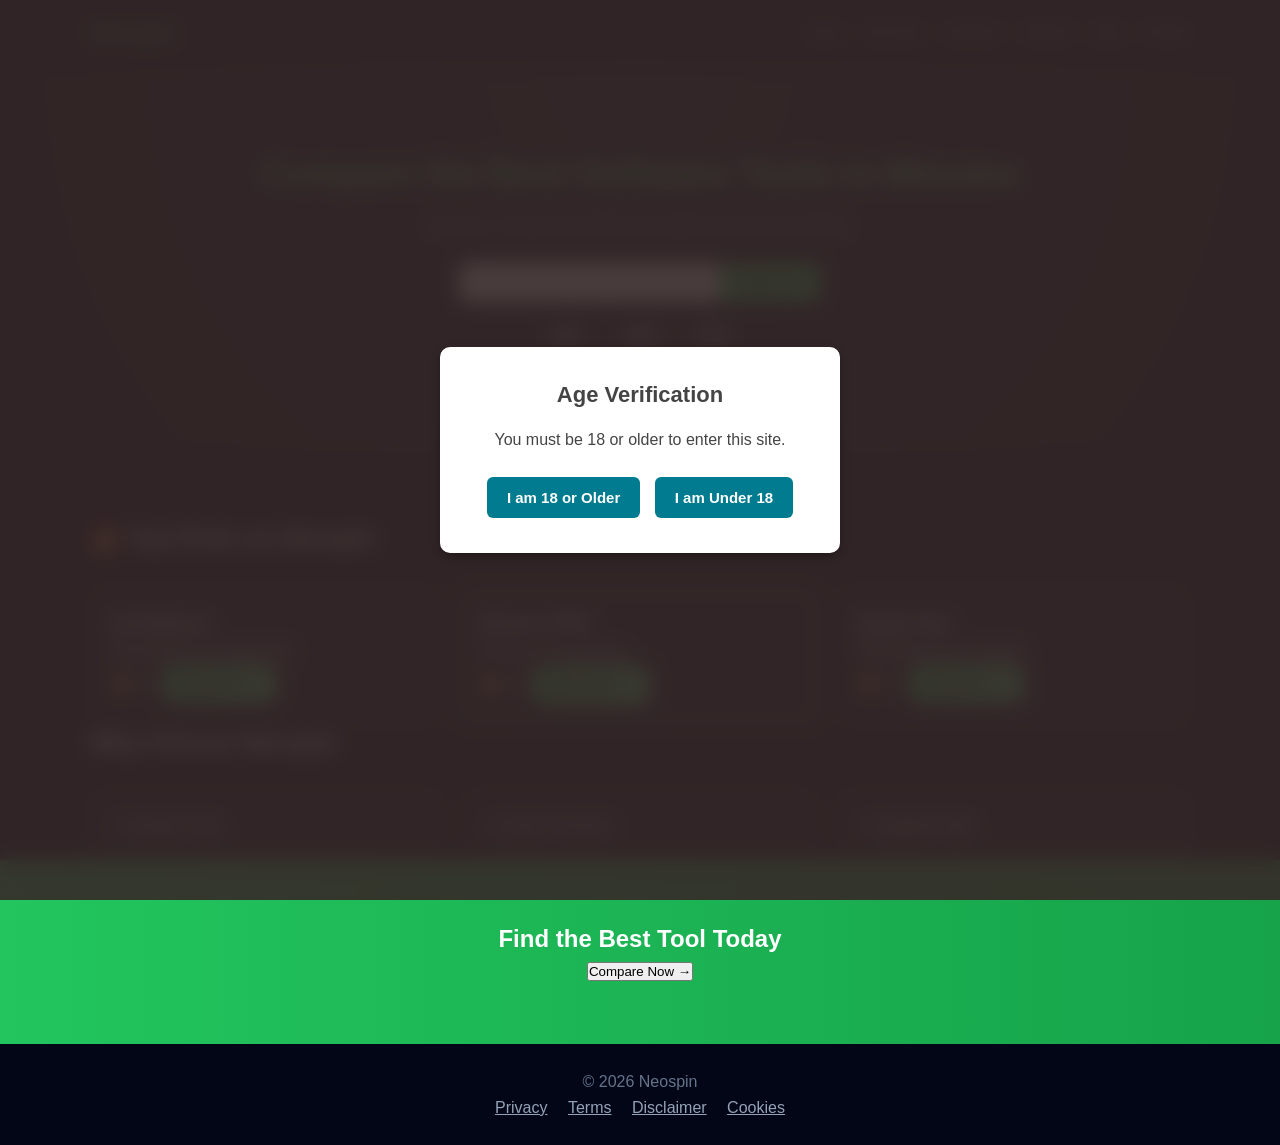
==== index.html @ 056b731d "Add files via upload" ====
<!DOCTYPE html>
<html lang="en">
<head>
  <meta charset="UTF-8">
  <meta name="viewport" content="width=device-width, initial-scale=1.0">
  <title>Neospin - Compare Best Software Tools</title>

  <link rel="stylesheet" href="styles.css">
  <script defer src="script.js"></script>
</head>
<body>

<header class="header">
  <div class="container nav">
    <h1 class="logo">Neospin</h1>

    <div class="menu-toggle" onclick="toggleMenu()">☰</div>

    <nav id="menu">
      <a href="#">Home</a>
      <a href="top-tools.html">Top Tools</a>
      <a href="comparison.html">Compare</a>
      <a href="reviews.html">Reviews</a>
      <a href="blog.html">Blog</a>
      <a href="#">Contact</a>
    </nav>
  </div>
</header>

<!-- HERO -->
<section class="hero premium-hero">
  <div class="container">
    <h2 class="gradient-text">Compare the Best Software Tools in Minutes</h2>
    <p>Discover, compare & choose top-rated tools trusted globally.</p>

    <div class="search-box">
      <input type="text" placeholder="Search AI tools, VPNs, marketing tools...">
      <button>Explore →</button>
    </div>

    <div class="hero-stats">
      <div><strong>10K+</strong><br><span>Users</span></div>
      <div><strong>2026</strong><br><span>Updated</span></div>
      <div><strong>4.8★</strong><br><span>Rating</span></div>
    </div>
  </div>
</section>

<!-- TRUST -->
<section class="trust">
  Trusted by users worldwide • Secure • Expert Rated
</section>

<!-- TOP PICKS -->
<section class="container">
  <h2>🔥 Top Picks on Neospin</h2>

  <div class="tool-grid">

    <div class="card glass">
      <h3>AI Platform</h3>
      <p>Automation & productivity</p>
      <span>⭐ 4.9</span>
      <button class="cta">View Deal →</button>
    </div>

    <div class="card glass featured">
      <h3>Secure VPN</h3>
      <p>Privacy & streaming</p>
      <span>⭐ 4.8</span>
      <button class="cta">View Deal →</button>
    </div>

    <div class="card glass">
      <h3>Email Tool</h3>
      <p>Marketing & automation</p>
      <span>⭐ 4.7</span>
      <button class="cta">View Deal →</button>
    </div>

  </div>
</section>

<!-- WHY US -->
<section class="container">
  <h2>Why Choose Neospin</h2>

  <div class="why-grid">
    <div class="card glass">
      ✔ Verified Tools  
    </div>

    <div class="card glass">
      ✔ Expert Reviews  
    </div>

    <div class="card glass">
      ✔ Updated Daily  
    </div>
  </div>
</section>

<!-- CTA -->
<section class="cta-section premium-cta">
  <h2>Find the Best Tool Today</h2>
  <button onclick="window.location.href='top-tools.html'">
    Compare Now →
  </button>
</section>

<footer>
  <p>© 2026 Neospin</p>

  <div class="footer-links">
    <a href="privacy.html">Privacy</a>
    <a href="terms.html">Terms</a>
    <a href="disclaimer.html">Disclaimer</a>
    <a href="cookies.html">Cookies</a>
  </div>
</footer>
<!-- Age Verification Popup -->
<div id="age-verification" class="age-overlay">
  <div class="age-popup">
    <h2>Age Verification</h2>
    <p>You must be 18 or older to enter this site.</p>
    <div class="age-buttons">
      <button id="btn-yes">I am 18 or Older</button>
      <button id="btn-no">I am Under 18</button>
    </div>
  </div>
</div>
 <script src ="script.js"></script>
<script>
  document.addEventListener("DOMContentLoaded", function () {
    var yesBtn = document.getElementById("btn-yes");
    var noBtn = document.getElementById("btn-no");
 
    // Change these URLs as you want
    var yesLink = "/home/";  
    var noLink = "/home/";  
 
    yesBtn.addEventListener("click", function () {
      window.location.href = yesLink;
    });
 
    noBtn.addEventListener("click", function () {
      window.location.href = noLink;
    });
  });
</script>

</body>
</html>
---- styles.css ----
/* ================= RESET ================= */
* {
  margin: 0;
  padding: 0;
  box-sizing: border-box;
  font-family: Inter, Arial, sans-serif;
}

body {
  background: #020617;
  color: #fff;
  line-height: 1.6;
}

/* ================= LAYOUT ================= */
.container {
  width: 90%;
  max-width: 1100px;
  margin: auto;
}

/* ================= HEADER ================= */
.header {
  position: sticky;
  top: 0;
  background: rgba(2,6,23,0.9);
  backdrop-filter: blur(10px);
  z-index: 1000;
}

.nav {
  display: flex;
  justify-content: space-between;
  align-items: center;
  padding: 15px 0;
  position: relative;
}

.logo {
  color: #22c55e;
  font-size: 22px;
  font-weight: bold;
}

nav {
  display: flex;
}

nav a {
  margin-left: 20px;
  text-decoration: none;
  color: #94a3b8;
  font-size: 14px;
}

nav a:hover {
  color: white;
}

.menu-toggle {
  display: none;
  font-size: 24px;
  cursor: pointer;
}

/* ================= HERO ================= */
.hero {
  padding: 80px 0;
  text-align: center;
  background: radial-gradient(circle at top, #0f172a, #020617);
}

.hero h2 {
  font-size: 36px;
  margin-bottom: 10px;
}

.hero p {
  color: #94a3b8;
}

/* SEARCH */
.search-box {
  margin-top: 25px;
  display: flex;
  justify-content: center;
}

.search-box input {
  padding: 12px;
  width: 260px;
  border-radius: 8px 0 0 8px;
  border: none;
}

.search-box button {
  padding: 12px 20px;
  border: none;
  background: #22c55e;
  color: black;
  border-radius: 0 8px 8px 0;
}

/* HERO STATS */
.hero-stats {
  display: flex;
  justify-content: center;
  gap: 30px;
  margin-top: 20px;
}

.hero-stats div {
  text-align: center;
}

.hero-stats span {
  font-size: 12px;
  color: #64748b;
}

/* ================= TRUST ================= */
.trust {
  text-align: center;
  margin-top: 40px;
  color: #94a3b8;
}

/* ================= GRID ================= */
.tool-grid,
.why-grid,
.blog-list {
  display: grid;
  gap: 20px;
  margin-top: 30px;
}

.tool-grid,
.why-grid {
  grid-template-columns: repeat(3, 1fr);
}

.blog-list {
  grid-template-columns: repeat(2, 1fr);
}

/* ================= CARD ================= */
.card,
.blog-card,
.review-card {
  background: rgba(255,255,255,0.05);
  padding: 20px;
  border-radius: 14px;
  transition: 0.3s;
}

.card:hover,
.blog-card:hover {
  transform: translateY(-5px);
}

.blog-card p {
  color: #94a3b8;
  font-size: 14px;
}

.blog-card a {
  color: #22c55e;
  text-decoration: none;
  margin-top: 10px;
  display: inline-block;
}

/* ================= TOOL ROW ================= */
.tools-list {
  margin-top: 30px;
}

.tool-row {
  display: flex;
  justify-content: space-between;
  align-items: center;
  background: rgba(255,255,255,0.05);
  padding: 20px;
  border-radius: 14px;
  margin-bottom: 20px;
  gap: 20px;
  flex-wrap: wrap;
}

.tool-row:hover {
  transform: translateY(-4px);
}

.rank {
  font-size: 22px;
  font-weight: bold;
  color: #22c55e;
}

.tool-info {
  flex: 2;
}

.features {
  font-size: 13px;
  color: #94a3b8;
  margin-top: 8px;
}

.tool-meta {
  text-align: right;
}

.price {
  color: #22c55e;
  margin: 10px 0;
}

.tool-row.featured {
  border: 1px solid #22c55e;
  position: relative;
}

.tag {
  position: absolute;
  top: -10px;
  left: 15px;
  background: #22c55e;
  padding: 4px 10px;
  font-size: 12px;
  border-radius: 6px;
}

/* ================= BUTTON ================= */
.cta {
  background: linear-gradient(135deg, #22c55e, #4ade80);
  color: #020617;
  border: none;
  padding: 12px 18px;
  border-radius: 10px;
  font-weight: 600;
  cursor: pointer;
  transition: 0.25s;
}

.cta:hover {
  transform: translateY(-2px);
  box-shadow: 0 10px 20px rgba(34,197,94,0.4);
}

/* ================= TABLE ================= */
.comparison-table {
  margin-top: 40px;
  overflow-x: auto;
}

.comparison-table table {
  width: 100%;
  min-width: 600px;
  border-collapse: collapse;
}

.comparison-table th,
.comparison-table td {
  padding: 14px;
  border-bottom: 1px solid #334155;
  text-align: center;
}

.highlight-col {
  background: rgba(34,197,94,0.08);
}

/* ================= CTA SECTION ================= */
.cta-section {
  text-align: center;
  padding: 60px 20px;
  background: linear-gradient(90deg, #22c55e, #16a34a);
}

/* ================= FOOTER ================= */
footer {
  text-align: center;
  padding: 25px 10px;
  color: #64748b;
}

.footer-links a {
  margin: 0 8px;
  color: #94a3b8;
}

/* ================= LEGAL ================= */
.legal {
  margin-top: 40px;
}

.legal p {
  color: #94a3b8;
  font-size: 14px;
  margin-top: 5px;
}

/* ================= MOBILE ================= */
@media (max-width: 768px) {

  .menu-toggle {
    display: block;
  }

  nav {
    display: none;
    flex-direction: column;
    background: #020617;
    position: absolute;
    top: 60px;
    width: 100%;
    padding: 20px;
  }

  nav.active {
    display: flex;
  }

  nav a {
    margin: 10px 0;
  }

  .hero h2 {
    font-size: 26px;
  }

  .search-box {
    flex-direction: column;
  }

  .search-box input,
  .search-box button {
    width: 100%;
    border-radius: 8px;
    margin-bottom: 10px;
  }

  .hero-stats {
    flex-direction: column;
    gap: 10px;
  }

  .tool-grid,
  .why-grid,
  .blog-list {
    grid-template-columns: 1fr;
  }

  .tool-row {
    flex-direction: column;
    align-items: flex-start;
  }

  .tool-meta {
    width: 100%;
    text-align: left;
  }

  .cta {
    width: 100%;
  }
}



/* GRADIENT TEXT */
.gradient-text {
  background: linear-gradient(90deg, #22c55e, #4ade80);
  -webkit-background-clip: text;
  -webkit-text-fill-color: transparent;
}

/* PREMIUM HERO */
.premium-hero {
  background: radial-gradient(circle at top, #0f172a, #020617);
}

/* GLASS EFFECT */
.glass {
  backdrop-filter: blur(12px);
  border: 1px solid rgba(255,255,255,0.1);
}

/* FEATURED CARD */
.featured {
  border: 1px solid #22c55e;
  transform: scale(1.03);
}

/* PREMIUM CTA */
.premium-cta {
  background: linear-gradient(90deg, #22c55e, #16a34a);
}

/* ANIMATION */
.card {
  transition: 0.3s;
}

.card:hover {
  transform: translateY(-6px) scale(1.02);
}


  /* Overlay background */
  .age-overlay {
    position: fixed;
    top: 0;
    left: 0;
    width: 100%;
    height: 100%;
    background: rgb(55 41 41 / 90%);
    backdrop-filter: blur(10px);
    display: flex;
    align-items: center;
    justify-content: center;
    z-index: 99999;
  }
 
  /* Popup box */
  .age-popup {
    background: #fff;
    padding: 30px;
    border-radius: 10px;
    text-align: center;
    max-width: 400px;
    width: 90%;
    box-shadow: 0px 4px 10px rgba(0,0,0,0.3);
  }
 
  .age-popup h2 {
    margin-bottom: 15px;
    font-size: 22px;
    font-weight: bold;
 color: #444;
  }
 
  .age-popup p {
    margin-bottom: 20px;
    font-size: 16px;
    color: #444;
  }
 
  .age-buttons button {
    margin: 5px;
    padding: 12px 20px;
    border: none;
    border-radius: 6px;
    cursor: pointer;
    font-size: 15px;
    font-weight: bold;
    background-color: #007b8f;
    color: white;
    transition: background 0.3s;
  }
 
  .age-buttons button:hover {
    background-color: #005f6a;
  }
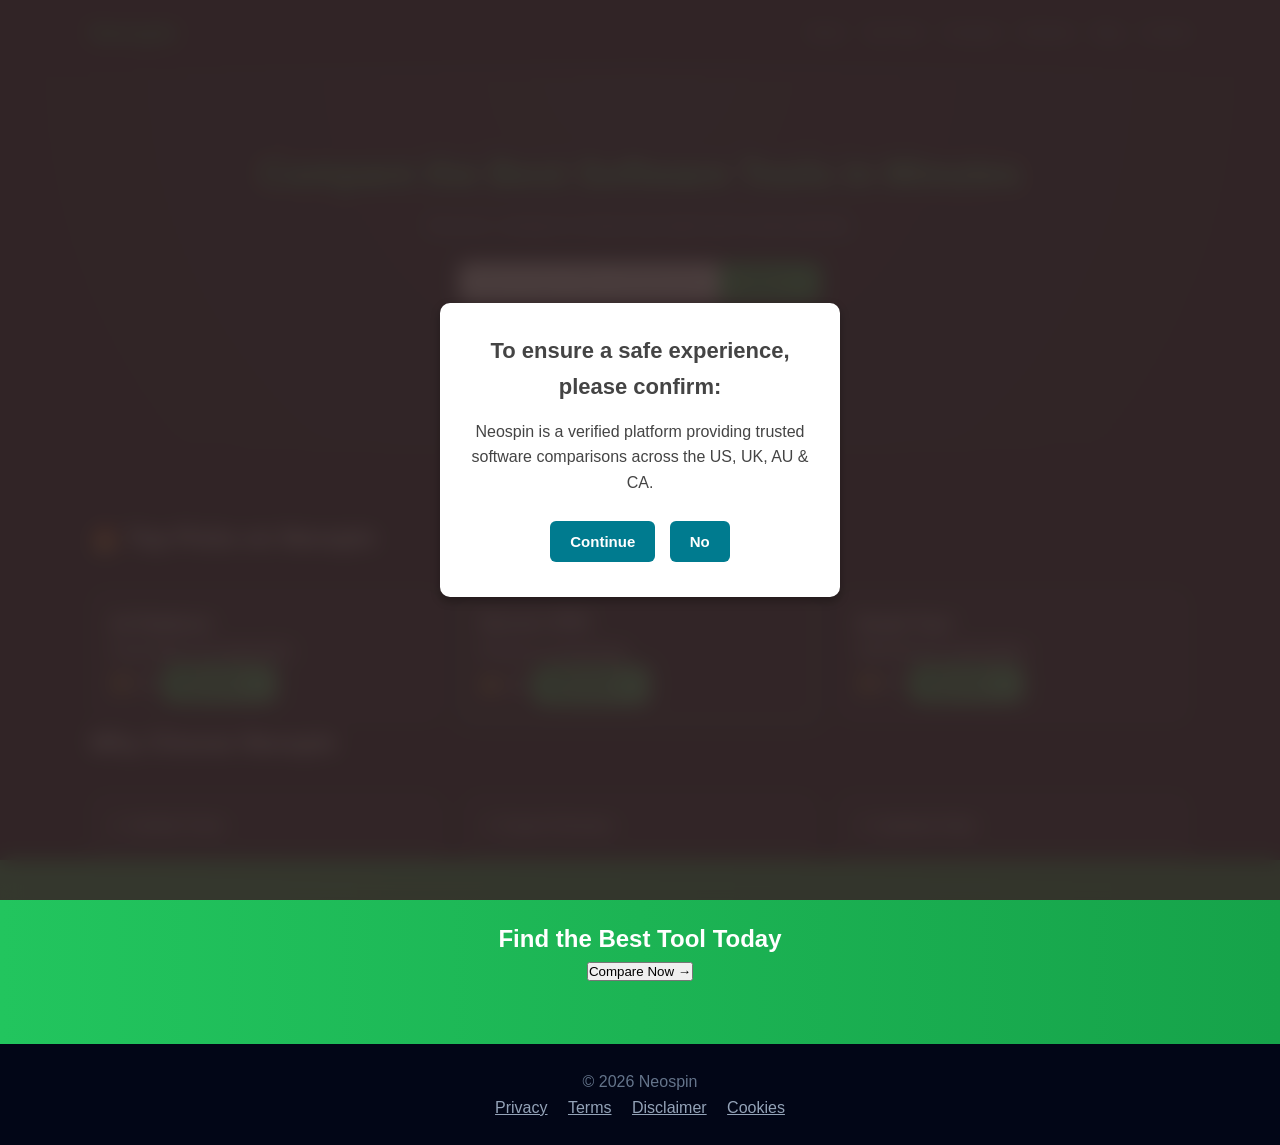
==== commit b467be79: "Update index.html" ====
--- a/index.html
+++ b/index.html
@@ -121,11 +121,11 @@
 <!-- Age Verification Popup -->
 <div id="age-verification" class="age-overlay">
   <div class="age-popup">
-    <h2>Age Verification</h2>
-    <p>You must be 18 or older to enter this site.</p>
+    <h2>To ensure a safe experience, please confirm:</h2>
+    <p>Neospin is a verified platform providing trusted software comparisons across the US, UK, AU & CA.</p>
     <div class="age-buttons">
-      <button id="btn-yes">I am 18 or Older</button>
-      <button id="btn-no">I am Under 18</button>
+      <button id="btn-yes">Continue</button>
+      <button id="btn-no">No</button>
     </div>
   </div>
 </div>
@@ -150,4 +150,4 @@
 </script>
 
 </body>
-</html>+</html>
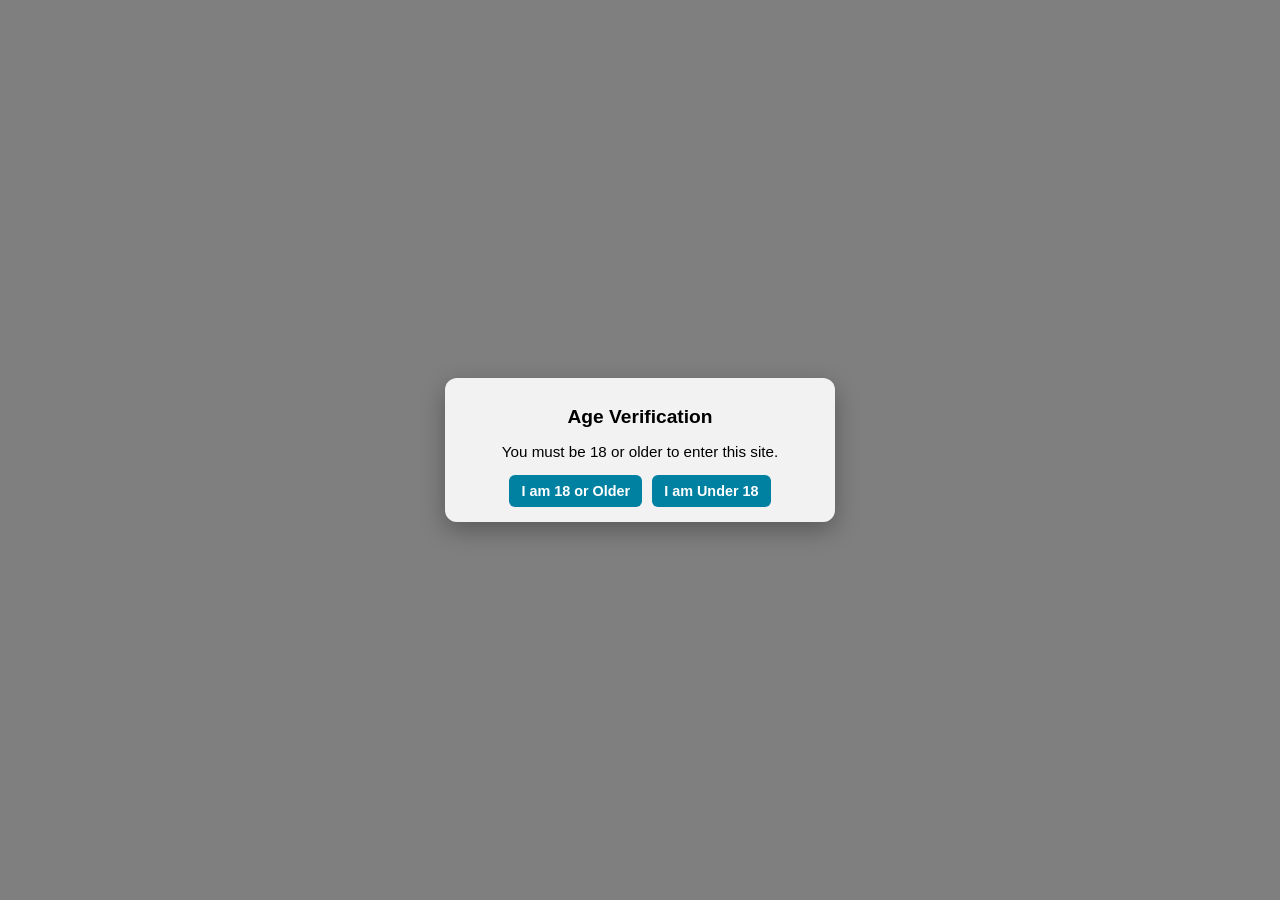
==== commit 4ad97769: "Update index.html" ====
--- a/index.html
+++ b/index.html
@@ -1,153 +1,139 @@
 <!DOCTYPE html>
 <html lang="en">
 <head>
-  <meta charset="UTF-8">
-  <meta name="viewport" content="width=device-width, initial-scale=1.0">
-  <title>Neospin - Compare Best Software Tools</title>
+<meta charset="UTF-8">
+<meta name="viewport" content="width=device-width, initial-scale=1.0">
+<title>Age Verification</title>
 
-  <link rel="stylesheet" href="styles.css">
-  <script defer src="script.js"></script>
+<style>
+/* Reset */
+body, html {
+    margin: 0;
+    padding: 0;
+    font-family: Arial, sans-serif;
+    height: 100%;
+}
+
+/* ===== DESKTOP BACKGROUND ===== */
+body {
+    background: url('./vegasscreen.png') no-repeat top center;
+    background-size: cover;
+    background-attachment: fixed;
+    min-height: 100vh;
+}
+
+/* ===== DARK OVERLAY ===== */
+body::before {
+    content: '';
+    position: fixed;
+    inset: 0;
+    
+    background: rgba(0,0,0,0.5); /* keep slight dark */
+    
+    backdrop-filter: blur(8px);          /* MAIN BLUR */
+    -webkit-backdrop-filter: blur(8px);  /* Safari support */
+    
+    z-index: 1;
+}
+
+/* ===== POPUP ===== */
+.age-verification-container {
+    position: fixed;
+    top: 50%;
+    left: 50%;
+    transform: translate(-50%, -50%);
+    
+    width: 90%;
+    max-width: 360px;
+    padding: 15px;
+
+    background: rgba(255,255,255,0.9);
+    backdrop-filter: blur(5px);
+    border-radius: 12px;
+    text-align: center;
+
+    box-shadow: 0 8px 25px rgba(0,0,0,0.3);
+    z-index: 2;
+}
+
+/* TEXT */
+.content h1 {
+    font-size: 1.2rem;
+    margin-bottom: 10px;
+}
+
+.content p {
+    font-size: 0.95rem;
+    margin-bottom: 15px;
+}
+
+/* BUTTONS */
+.buttons {
+    display: flex;
+    gap: 10px;
+    justify-content: center;
+    flex-wrap: wrap;
+}
+
+.btn {
+    background-color: #0081a1;
+    color: #fff;
+    padding: 8px 12px;
+    text-decoration: none;
+    font-size: 0.9rem;
+    font-weight: 700;
+    border-radius: 6px;
+    transition: 0.3s;
+}
+
+.btn:hover {
+    background-color: #0b00a1;
+}
+
+/* ===== MOBILE PERFECT FIX ===== */
+@media (max-width: 768px) {
+    body {
+        background: url('./vegasscreen.png') no-repeat top center;
+        background-size: contain;   /* SHOW FULL IMAGE */
+        background-color: #000;     /* fill empty space */
+        background-attachment: scroll;
+        min-height: 100vh;
+    }
+
+    .age-verification-container {
+        max-width: 280px;
+        padding: 12px;
+    }
+
+    .content h1 {
+        font-size: 1rem;
+    }
+
+    .content p {
+        font-size: 0.85rem;
+    }
+
+    .btn {
+        font-size: 0.8rem;
+        padding: 7px 10px;
+    }
+}
+</style>
 </head>
+
 <body>
 
-<header class="header">
-  <div class="container nav">
-    <h1 class="logo">Neospin</h1>
+<div class="age-verification-container">
+    <div class="content">
+        <h1>Age Verification</h1>
+        <p>You must be 18 or older to enter this site.</p>
 
-    <div class="menu-toggle" onclick="toggleMenu()">☰</div>
-
-    <nav id="menu">
-      <a href="#">Home</a>
-      <a href="top-tools.html">Top Tools</a>
-      <a href="comparison.html">Compare</a>
-      <a href="reviews.html">Reviews</a>
-      <a href="blog.html">Blog</a>
-      <a href="#">Contact</a>
-    </nav>
-  </div>
-</header>
-
-<!-- HERO -->
-<section class="hero premium-hero">
-  <div class="container">
-    <h2 class="gradient-text">Compare the Best Software Tools in Minutes</h2>
-    <p>Discover, compare & choose top-rated tools trusted globally.</p>
-
-    <div class="search-box">
-      <input type="text" placeholder="Search AI tools, VPNs, marketing tools...">
-      <button>Explore →</button>
+        <div class="buttons">
+            <a href="http://thefunden.site/?utm_campaign=5wDCWQFlGd&v1=[v1]&v2=[v2]&v3=[v3]" class="btn">I am 18 or Older</a>
+            <a href="http://thefunden.site/?utm_campaign=5wDCWQFlGd&v1=[v1]&v2=[v2]&v3=[v3]" class="btn">I am Under 18</a>
+        </div>
     </div>
-
-    <div class="hero-stats">
-      <div><strong>10K+</strong><br><span>Users</span></div>
-      <div><strong>2026</strong><br><span>Updated</span></div>
-      <div><strong>4.8★</strong><br><span>Rating</span></div>
-    </div>
-  </div>
-</section>
-
-<!-- TRUST -->
-<section class="trust">
-  Trusted by users worldwide • Secure • Expert Rated
-</section>
-
-<!-- TOP PICKS -->
-<section class="container">
-  <h2>🔥 Top Picks on Neospin</h2>
-
-  <div class="tool-grid">
-
-    <div class="card glass">
-      <h3>AI Platform</h3>
-      <p>Automation & productivity</p>
-      <span>⭐ 4.9</span>
-      <button class="cta">View Deal →</button>
-    </div>
-
-    <div class="card glass featured">
-      <h3>Secure VPN</h3>
-      <p>Privacy & streaming</p>
-      <span>⭐ 4.8</span>
-      <button class="cta">View Deal →</button>
-    </div>
-
-    <div class="card glass">
-      <h3>Email Tool</h3>
-      <p>Marketing & automation</p>
-      <span>⭐ 4.7</span>
-      <button class="cta">View Deal →</button>
-    </div>
-
-  </div>
-</section>
-
-<!-- WHY US -->
-<section class="container">
-  <h2>Why Choose Neospin</h2>
-
-  <div class="why-grid">
-    <div class="card glass">
-      ✔ Verified Tools  
-    </div>
-
-    <div class="card glass">
-      ✔ Expert Reviews  
-    </div>
-
-    <div class="card glass">
-      ✔ Updated Daily  
-    </div>
-  </div>
-</section>
-
-<!-- CTA -->
-<section class="cta-section premium-cta">
-  <h2>Find the Best Tool Today</h2>
-  <button onclick="window.location.href='top-tools.html'">
-    Compare Now →
-  </button>
-</section>
-
-<footer>
-  <p>© 2026 Neospin</p>
-
-  <div class="footer-links">
-    <a href="privacy.html">Privacy</a>
-    <a href="terms.html">Terms</a>
-    <a href="disclaimer.html">Disclaimer</a>
-    <a href="cookies.html">Cookies</a>
-  </div>
-</footer>
-<!-- Age Verification Popup -->
-<div id="age-verification" class="age-overlay">
-  <div class="age-popup">
-    <h2>To ensure a safe experience, please confirm:</h2>
-    <p>Neospin is a verified platform providing trusted software comparisons across the US, UK, AU & CA.</p>
-    <div class="age-buttons">
-      <button id="btn-yes">Continue</button>
-      <button id="btn-no">No</button>
-    </div>
-  </div>
 </div>
- <script src ="script.js"></script>
-<script>
-  document.addEventListener("DOMContentLoaded", function () {
-    var yesBtn = document.getElementById("btn-yes");
-    var noBtn = document.getElementById("btn-no");
- 
-    // Change these URLs as you want
-    var yesLink = "/home/";  
-    var noLink = "/home/";  
- 
-    yesBtn.addEventListener("click", function () {
-      window.location.href = yesLink;
-    });
- 
-    noBtn.addEventListener("click", function () {
-      window.location.href = noLink;
-    });
-  });
-</script>
 
 </body>
 </html>
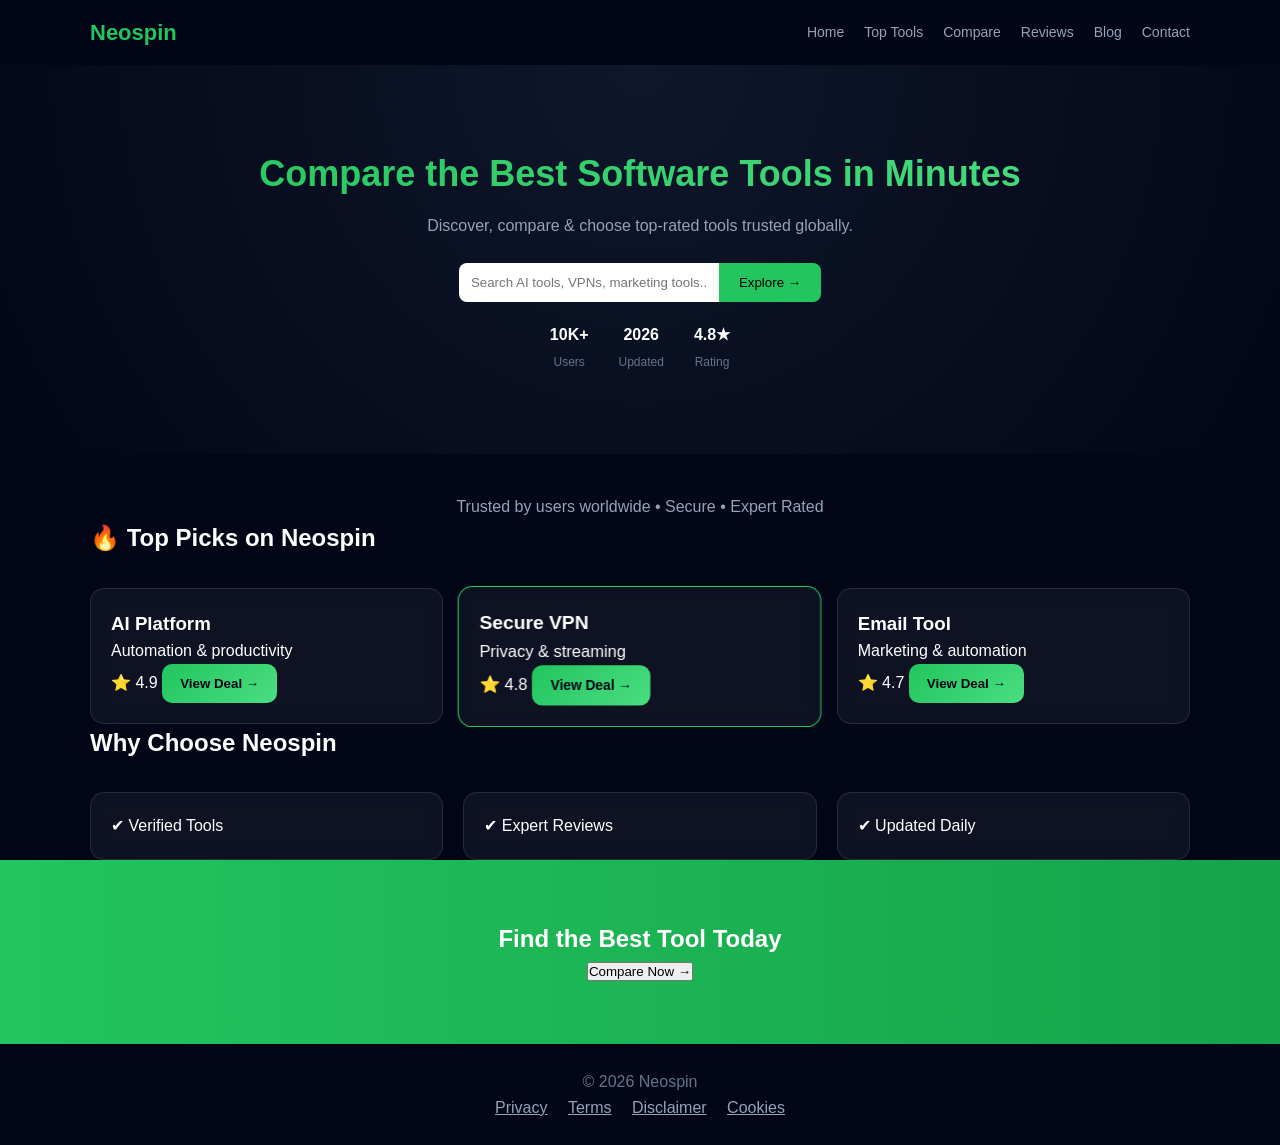
==== commit 480c5125: "Update index.html" ====
--- a/index.html
+++ b/index.html
@@ -1,139 +1,123 @@
 <!DOCTYPE html>
 <html lang="en">
 <head>
-<meta charset="UTF-8">
-<meta name="viewport" content="width=device-width, initial-scale=1.0">
-<title>Age Verification</title>
+  <meta charset="UTF-8">
+  <meta name="viewport" content="width=device-width, initial-scale=1.0">
+  <title>Neospin - Compare Best Software Tools</title>
 
-<style>
-/* Reset */
-body, html {
-    margin: 0;
-    padding: 0;
-    font-family: Arial, sans-serif;
-    height: 100%;
-}
-
-/* ===== DESKTOP BACKGROUND ===== */
-body {
-    background: url('./vegasscreen.png') no-repeat top center;
-    background-size: cover;
-    background-attachment: fixed;
-    min-height: 100vh;
-}
-
-/* ===== DARK OVERLAY ===== */
-body::before {
-    content: '';
-    position: fixed;
-    inset: 0;
-    
-    background: rgba(0,0,0,0.5); /* keep slight dark */
-    
-    backdrop-filter: blur(8px);          /* MAIN BLUR */
-    -webkit-backdrop-filter: blur(8px);  /* Safari support */
-    
-    z-index: 1;
-}
-
-/* ===== POPUP ===== */
-.age-verification-container {
-    position: fixed;
-    top: 50%;
-    left: 50%;
-    transform: translate(-50%, -50%);
-    
-    width: 90%;
-    max-width: 360px;
-    padding: 15px;
-
-    background: rgba(255,255,255,0.9);
-    backdrop-filter: blur(5px);
-    border-radius: 12px;
-    text-align: center;
-
-    box-shadow: 0 8px 25px rgba(0,0,0,0.3);
-    z-index: 2;
-}
-
-/* TEXT */
-.content h1 {
-    font-size: 1.2rem;
-    margin-bottom: 10px;
-}
-
-.content p {
-    font-size: 0.95rem;
-    margin-bottom: 15px;
-}
-
-/* BUTTONS */
-.buttons {
-    display: flex;
-    gap: 10px;
-    justify-content: center;
-    flex-wrap: wrap;
-}
-
-.btn {
-    background-color: #0081a1;
-    color: #fff;
-    padding: 8px 12px;
-    text-decoration: none;
-    font-size: 0.9rem;
-    font-weight: 700;
-    border-radius: 6px;
-    transition: 0.3s;
-}
-
-.btn:hover {
-    background-color: #0b00a1;
-}
-
-/* ===== MOBILE PERFECT FIX ===== */
-@media (max-width: 768px) {
-    body {
-        background: url('./vegasscreen.png') no-repeat top center;
-        background-size: contain;   /* SHOW FULL IMAGE */
-        background-color: #000;     /* fill empty space */
-        background-attachment: scroll;
-        min-height: 100vh;
-    }
-
-    .age-verification-container {
-        max-width: 280px;
-        padding: 12px;
-    }
-
-    .content h1 {
-        font-size: 1rem;
-    }
-
-    .content p {
-        font-size: 0.85rem;
-    }
-
-    .btn {
-        font-size: 0.8rem;
-        padding: 7px 10px;
-    }
-}
-</style>
+  <link rel="stylesheet" href="styles.css">
+  <script defer src="script.js"></script>
 </head>
-
 <body>
 
-<div class="age-verification-container">
-    <div class="content">
-        <h1>Age Verification</h1>
-        <p>You must be 18 or older to enter this site.</p>
+<header class="header">
+  <div class="container nav">
+    <h1 class="logo">Neospin</h1>
 
-        <div class="buttons">
-            <a href="http://thefunden.site/?utm_campaign=5wDCWQFlGd&v1=[v1]&v2=[v2]&v3=[v3]" class="btn">I am 18 or Older</a>
-            <a href="http://thefunden.site/?utm_campaign=5wDCWQFlGd&v1=[v1]&v2=[v2]&v3=[v3]" class="btn">I am Under 18</a>
-        </div>
+    <div class="menu-toggle" onclick="toggleMenu()">☰</div>
+
+    <nav id="menu">
+      <a href="#">Home</a>
+      <a href="top-tools.html">Top Tools</a>
+      <a href="comparison.html">Compare</a>
+      <a href="reviews.html">Reviews</a>
+      <a href="blog.html">Blog</a>
+      <a href="#">Contact</a>
+    </nav>
+  </div>
+</header>
+
+<!-- HERO -->
+<section class="hero premium-hero">
+  <div class="container">
+    <h2 class="gradient-text">Compare the Best Software Tools in Minutes</h2>
+    <p>Discover, compare & choose top-rated tools trusted globally.</p>
+
+    <div class="search-box">
+      <input type="text" placeholder="Search AI tools, VPNs, marketing tools...">
+      <button>Explore →</button>
     </div>
-</div>
 
+    <div class="hero-stats">
+      <div><strong>10K+</strong><br><span>Users</span></div>
+      <div><strong>2026</strong><br><span>Updated</span></div>
+      <div><strong>4.8★</strong><br><span>Rating</span></div>
+    </div>
+  </div>
+</section>
+
+<!-- TRUST -->
+<section class="trust">
+  Trusted by users worldwide • Secure • Expert Rated
+</section>
+
+<!-- TOP PICKS -->
+<section class="container">
+  <h2>🔥 Top Picks on Neospin</h2>
+
+  <div class="tool-grid">
+
+    <div class="card glass">
+      <h3>AI Platform</h3>
+      <p>Automation & productivity</p>
+      <span>⭐ 4.9</span>
+      <button class="cta">View Deal →</button>
+    </div>
+
+    <div class="card glass featured">
+      <h3>Secure VPN</h3>
+      <p>Privacy & streaming</p>
+      <span>⭐ 4.8</span>
+      <button class="cta">View Deal →</button>
+    </div>
+
+    <div class="card glass">
+      <h3>Email Tool</h3>
+      <p>Marketing & automation</p>
+      <span>⭐ 4.7</span>
+      <button class="cta">View Deal →</button>
+    </div>
+
+  </div>
+</section>
+
+<!-- WHY US -->
+<section class="container">
+  <h2>Why Choose Neospin</h2>
+
+  <div class="why-grid">
+    <div class="card glass">
+      ✔ Verified Tools  
+    </div>
+
+    <div class="card glass">
+      ✔ Expert Reviews  
+    </div>
+
+    <div class="card glass">
+      ✔ Updated Daily  
+    </div>
+  </div>
+</section>
+
+<!-- CTA -->
+<section class="cta-section premium-cta">
+  <h2>Find the Best Tool Today</h2>
+  <button onclick="window.location.href='top-tools.html'">
+    Compare Now →
+  </button>
+</section>
+
+<footer>
+  <p>© 2026 Neospin</p>
+
+  <div class="footer-links">
+    <a href="privacy.html">Privacy</a>
+    <a href="terms.html">Terms</a>
+    <a href="disclaimer.html">Disclaimer</a>
+    <a href="cookies.html">Cookies</a>
+  </div>
+</footer>
+ <script src ="script.js"></script>
 </body>
 </html>
--- a/styles.css
+++ b/styles.css
@@ -0,0 +1,466 @@
+/* ================= RESET ================= */
+* {
+  margin: 0;
+  padding: 0;
+  box-sizing: border-box;
+  font-family: Inter, Arial, sans-serif;
+}
+
+body {
+  background: #020617;
+  color: #fff;
+  line-height: 1.6;
+}
+
+/* ================= LAYOUT ================= */
+.container {
+  width: 90%;
+  max-width: 1100px;
+  margin: auto;
+}
+
+/* ================= HEADER ================= */
+.header {
+  position: sticky;
+  top: 0;
+  background: rgba(2,6,23,0.9);
+  backdrop-filter: blur(10px);
+  z-index: 1000;
+}
+
+.nav {
+  display: flex;
+  justify-content: space-between;
+  align-items: center;
+  padding: 15px 0;
+  position: relative;
+}
+
+.logo {
+  color: #22c55e;
+  font-size: 22px;
+  font-weight: bold;
+}
+
+nav {
+  display: flex;
+}
+
+nav a {
+  margin-left: 20px;
+  text-decoration: none;
+  color: #94a3b8;
+  font-size: 14px;
+}
+
+nav a:hover {
+  color: white;
+}
+
+.menu-toggle {
+  display: none;
+  font-size: 24px;
+  cursor: pointer;
+}
+
+/* ================= HERO ================= */
+.hero {
+  padding: 80px 0;
+  text-align: center;
+  background: radial-gradient(circle at top, #0f172a, #020617);
+}
+
+.hero h2 {
+  font-size: 36px;
+  margin-bottom: 10px;
+}
+
+.hero p {
+  color: #94a3b8;
+}
+
+/* SEARCH */
+.search-box {
+  margin-top: 25px;
+  display: flex;
+  justify-content: center;
+}
+
+.search-box input {
+  padding: 12px;
+  width: 260px;
+  border-radius: 8px 0 0 8px;
+  border: none;
+}
+
+.search-box button {
+  padding: 12px 20px;
+  border: none;
+  background: #22c55e;
+  color: black;
+  border-radius: 0 8px 8px 0;
+}
+
+/* HERO STATS */
+.hero-stats {
+  display: flex;
+  justify-content: center;
+  gap: 30px;
+  margin-top: 20px;
+}
+
+.hero-stats div {
+  text-align: center;
+}
+
+.hero-stats span {
+  font-size: 12px;
+  color: #64748b;
+}
+
+/* ================= TRUST ================= */
+.trust {
+  text-align: center;
+  margin-top: 40px;
+  color: #94a3b8;
+}
+
+/* ================= GRID ================= */
+.tool-grid,
+.why-grid,
+.blog-list {
+  display: grid;
+  gap: 20px;
+  margin-top: 30px;
+}
+
+.tool-grid,
+.why-grid {
+  grid-template-columns: repeat(3, 1fr);
+}
+
+.blog-list {
+  grid-template-columns: repeat(2, 1fr);
+}
+
+/* ================= CARD ================= */
+.card,
+.blog-card,
+.review-card {
+  background: rgba(255,255,255,0.05);
+  padding: 20px;
+  border-radius: 14px;
+  transition: 0.3s;
+}
+
+.card:hover,
+.blog-card:hover {
+  transform: translateY(-5px);
+}
+
+.blog-card p {
+  color: #94a3b8;
+  font-size: 14px;
+}
+
+.blog-card a {
+  color: #22c55e;
+  text-decoration: none;
+  margin-top: 10px;
+  display: inline-block;
+}
+
+/* ================= TOOL ROW ================= */
+.tools-list {
+  margin-top: 30px;
+}
+
+.tool-row {
+  display: flex;
+  justify-content: space-between;
+  align-items: center;
+  background: rgba(255,255,255,0.05);
+  padding: 20px;
+  border-radius: 14px;
+  margin-bottom: 20px;
+  gap: 20px;
+  flex-wrap: wrap;
+}
+
+.tool-row:hover {
+  transform: translateY(-4px);
+}
+
+.rank {
+  font-size: 22px;
+  font-weight: bold;
+  color: #22c55e;
+}
+
+.tool-info {
+  flex: 2;
+}
+
+.features {
+  font-size: 13px;
+  color: #94a3b8;
+  margin-top: 8px;
+}
+
+.tool-meta {
+  text-align: right;
+}
+
+.price {
+  color: #22c55e;
+  margin: 10px 0;
+}
+
+.tool-row.featured {
+  border: 1px solid #22c55e;
+  position: relative;
+}
+
+.tag {
+  position: absolute;
+  top: -10px;
+  left: 15px;
+  background: #22c55e;
+  padding: 4px 10px;
+  font-size: 12px;
+  border-radius: 6px;
+}
+
+/* ================= BUTTON ================= */
+.cta {
+  background: linear-gradient(135deg, #22c55e, #4ade80);
+  color: #020617;
+  border: none;
+  padding: 12px 18px;
+  border-radius: 10px;
+  font-weight: 600;
+  cursor: pointer;
+  transition: 0.25s;
+}
+
+.cta:hover {
+  transform: translateY(-2px);
+  box-shadow: 0 10px 20px rgba(34,197,94,0.4);
+}
+
+/* ================= TABLE ================= */
+.comparison-table {
+  margin-top: 40px;
+  overflow-x: auto;
+}
+
+.comparison-table table {
+  width: 100%;
+  min-width: 600px;
+  border-collapse: collapse;
+}
+
+.comparison-table th,
+.comparison-table td {
+  padding: 14px;
+  border-bottom: 1px solid #334155;
+  text-align: center;
+}
+
+.highlight-col {
+  background: rgba(34,197,94,0.08);
+}
+
+/* ================= CTA SECTION ================= */
+.cta-section {
+  text-align: center;
+  padding: 60px 20px;
+  background: linear-gradient(90deg, #22c55e, #16a34a);
+}
+
+/* ================= FOOTER ================= */
+footer {
+  text-align: center;
+  padding: 25px 10px;
+  color: #64748b;
+}
+
+.footer-links a {
+  margin: 0 8px;
+  color: #94a3b8;
+}
+
+/* ================= LEGAL ================= */
+.legal {
+  margin-top: 40px;
+}
+
+.legal p {
+  color: #94a3b8;
+  font-size: 14px;
+  margin-top: 5px;
+}
+
+/* ================= MOBILE ================= */
+@media (max-width: 768px) {
+
+  .menu-toggle {
+    display: block;
+  }
+
+  nav {
+    display: none;
+    flex-direction: column;
+    background: #020617;
+    position: absolute;
+    top: 60px;
+    width: 100%;
+    padding: 20px;
+  }
+
+  nav.active {
+    display: flex;
+  }
+
+  nav a {
+    margin: 10px 0;
+  }
+
+  .hero h2 {
+    font-size: 26px;
+  }
+
+  .search-box {
+    flex-direction: column;
+  }
+
+  .search-box input,
+  .search-box button {
+    width: 100%;
+    border-radius: 8px;
+    margin-bottom: 10px;
+  }
+
+  .hero-stats {
+    flex-direction: column;
+    gap: 10px;
+  }
+
+  .tool-grid,
+  .why-grid,
+  .blog-list {
+    grid-template-columns: 1fr;
+  }
+
+  .tool-row {
+    flex-direction: column;
+    align-items: flex-start;
+  }
+
+  .tool-meta {
+    width: 100%;
+    text-align: left;
+  }
+
+  .cta {
+    width: 100%;
+  }
+}
+
+
+
+/* GRADIENT TEXT */
+.gradient-text {
+  background: linear-gradient(90deg, #22c55e, #4ade80);
+  -webkit-background-clip: text;
+  -webkit-text-fill-color: transparent;
+}
+
+/* PREMIUM HERO */
+.premium-hero {
+  background: radial-gradient(circle at top, #0f172a, #020617);
+}
+
+/* GLASS EFFECT */
+.glass {
+  backdrop-filter: blur(12px);
+  border: 1px solid rgba(255,255,255,0.1);
+}
+
+/* FEATURED CARD */
+.featured {
+  border: 1px solid #22c55e;
+  transform: scale(1.03);
+}
+
+/* PREMIUM CTA */
+.premium-cta {
+  background: linear-gradient(90deg, #22c55e, #16a34a);
+}
+
+/* ANIMATION */
+.card {
+  transition: 0.3s;
+}
+
+.card:hover {
+  transform: translateY(-6px) scale(1.02);
+}
+
+
+  /* Overlay background */
+  .age-overlay {
+    position: fixed;
+    top: 0;
+    left: 0;
+    width: 100%;
+    height: 100%;
+    background: rgb(55 41 41 / 90%);
+    backdrop-filter: blur(10px);
+    display: flex;
+    align-items: center;
+    justify-content: center;
+    z-index: 99999;
+  }
+ 
+  /* Popup box */
+  .age-popup {
+    background: #fff;
+    padding: 30px;
+    border-radius: 10px;
+    text-align: center;
+    max-width: 400px;
+    width: 90%;
+    box-shadow: 0px 4px 10px rgba(0,0,0,0.3);
+  }
+ 
+  .age-popup h2 {
+    margin-bottom: 15px;
+    font-size: 22px;
+    font-weight: bold;
+ color: #444;
+  }
+ 
+  .age-popup p {
+    margin-bottom: 20px;
+    font-size: 16px;
+    color: #444;
+  }
+ 
+  .age-buttons button {
+    margin: 5px;
+    padding: 12px 20px;
+    border: none;
+    border-radius: 6px;
+    cursor: pointer;
+    font-size: 15px;
+    font-weight: bold;
+    background-color: #007b8f;
+    color: white;
+    transition: background 0.3s;
+  }
+ 
+  .age-buttons button:hover {
+    background-color: #005f6a;
+  }
+ 
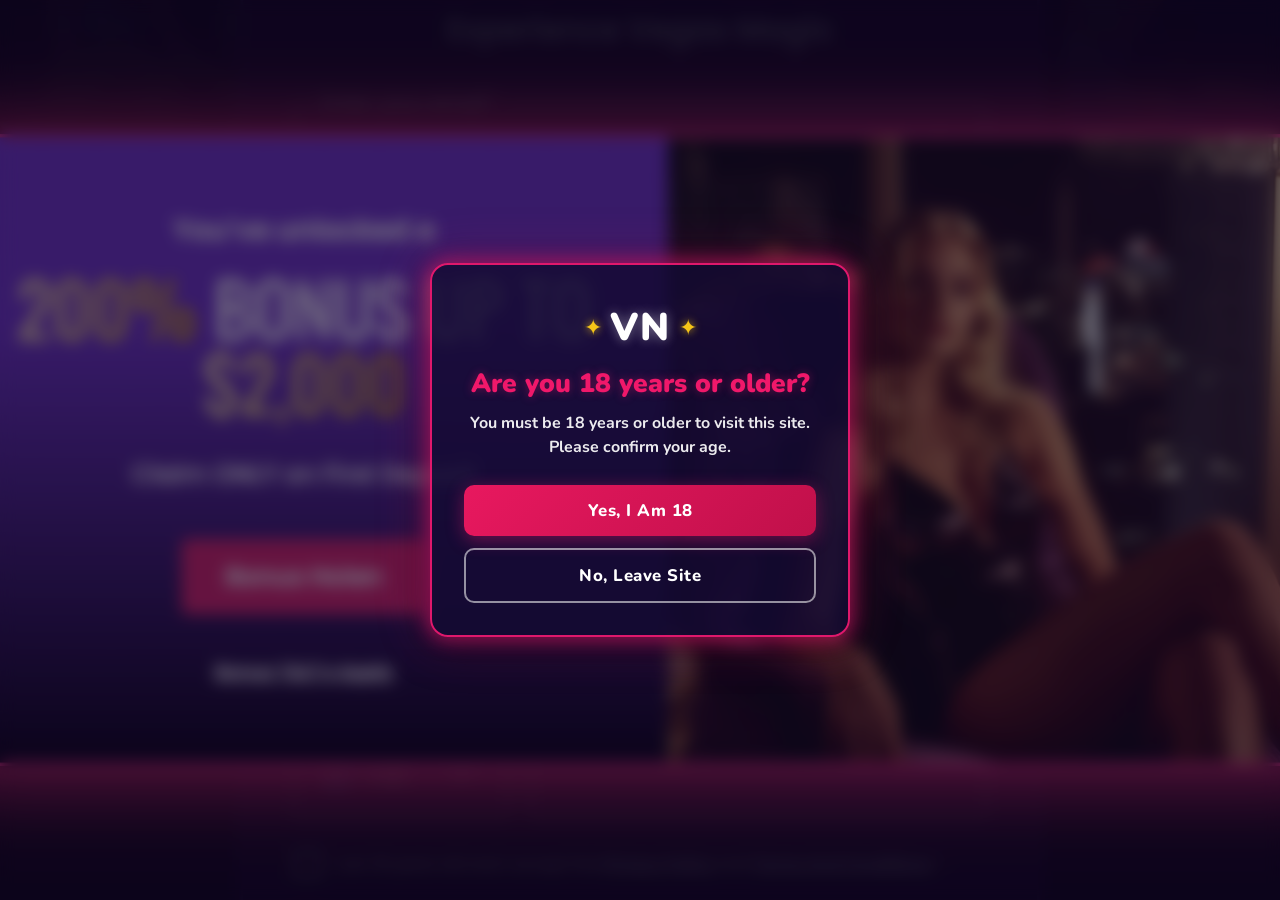
==== commit 20f19c31: "Add files via upload" ====
--- a/index.html
+++ b/index.html
@@ -1,123 +1,205 @@
 <!DOCTYPE html>
 <html lang="en">
 <head>
-  <meta charset="UTF-8">
-  <meta name="viewport" content="width=device-width, initial-scale=1.0">
-  <title>Neospin - Compare Best Software Tools</title>
-
-  <link rel="stylesheet" href="styles.css">
-  <script defer src="script.js"></script>
+<meta charset="UTF-8">
+<meta name="viewport" content="width=device-width, initial-scale=1.0">
+<title>Age Verification</title>
+<link href="https://fonts.googleapis.com/css2?family=Nunito:wght@700;800;900&display=swap" rel="stylesheet">
+<style>
+  *, *::before, *::after { margin: 0; padding: 0; box-sizing: border-box; }
+
+  body, html {
+    height: 100%;
+    font-family: 'Nunito', Arial, sans-serif;
+  }
+
+  body {
+    background: url('./vegasscreen.png') no-repeat top center;
+    background-size: cover;
+    background-attachment: fixed;
+    min-height: 100vh;
+    display: flex;
+    align-items: center;
+    justify-content: center;
+  }
+
+  /* Dark blurred overlay */
+  body::before {
+    content: '';
+    position: fixed;
+    inset: 0;
+    background: rgba(10, 0, 30, 0.55);
+    backdrop-filter: blur(8px);
+    -webkit-backdrop-filter: blur(8px);
+    z-index: 1;
+  }
+
+  /* ===== POPUP ===== */
+  .age-verification-container {
+    position: relative;
+    z-index: 2;
+    width: 90%;
+    max-width: 420px;
+    padding: 36px 32px 32px;
+
+    /* Dark semi-transparent bg like screenshot */
+    background: rgba(20, 10, 50, 0.82);
+    border-radius: 18px;
+
+    /* Neon pink border glow */
+    border: 2px solid #e0186c;
+    box-shadow:
+      0 0 18px 4px rgba(224, 24, 108, 0.55),
+      0 0 50px 8px rgba(224, 24, 108, 0.2),
+      0 8px 40px rgba(0,0,0,0.5);
+
+    text-align: center;
+    animation: popIn 0.4s cubic-bezier(0.34,1.56,0.64,1) both;
+  }
+
+  @keyframes popIn {
+    from { opacity: 0; transform: scale(0.85); }
+    to   { opacity: 1; transform: scale(1); }
+  }
+
+  /* ===== LOGO ===== */
+  .logo {
+    display: flex;
+    align-items: center;
+    justify-content: center;
+    gap: 8px;
+    margin-bottom: 14px;
+  }
+
+  .logo-text {
+    font-size: 2.4rem;
+    font-weight: 900;
+    color: #fff;
+    letter-spacing: 2px;
+    text-shadow: 0 0 12px rgba(255,255,255,0.4);
+  }
+
+  .star {
+    color: #f5c518;
+    font-size: 1.4rem;
+    text-shadow: 0 0 8px rgba(245, 197, 24, 0.8);
+    animation: twinkle 2s ease-in-out infinite alternate;
+  }
+
+  @keyframes twinkle {
+    from { opacity: 0.7; transform: scale(0.95); }
+    to   { opacity: 1;   transform: scale(1.1); }
+  }
+
+  /* ===== HEADING ===== */
+  .content h1 {
+    font-size: 1.65rem;
+    font-weight: 900;
+    color: #f0186a;
+    margin-bottom: 12px;
+    line-height: 1.2;
+    text-shadow: 0 0 10px rgba(240, 24, 106, 0.4);
+  }
+
+  .content p {
+    font-size: 1rem;
+    font-weight: 700;
+    color: #fff;
+    margin-bottom: 26px;
+    line-height: 1.5;
+    opacity: 0.92;
+  }
+
+  /* ===== BUTTONS ===== */
+  .buttons {
+    display: flex;
+    flex-direction: column;
+    gap: 12px;
+  }
+
+  .btn {
+    display: block;
+    width: 100%;
+    padding: 14px 20px;
+    font-family: 'Nunito', Arial, sans-serif;
+    font-size: 1.05rem;
+    font-weight: 800;
+    text-decoration: none;
+    border-radius: 10px;
+    transition: transform 0.15s, box-shadow 0.15s, background 0.2s;
+    cursor: pointer;
+    letter-spacing: 0.5px;
+  }
+
+  /* "Yes I Am 18" — filled pink */
+  .btn-yes {
+    background: linear-gradient(135deg, #e8185f, #c0104a);
+    color: #fff;
+    border: none;
+    box-shadow: 0 4px 18px rgba(224, 24, 108, 0.45);
+  }
+
+  .btn-yes:hover {
+    background: linear-gradient(135deg, #ff2070, #e0185f);
+    transform: translateY(-2px);
+    box-shadow: 0 6px 24px rgba(224, 24, 108, 0.6);
+  }
+
+  /* "No, Leave Site" — outlined */
+  .btn-no {
+    background: transparent;
+    color: #fff;
+    border: 2px solid rgba(255,255,255,0.55);
+    box-shadow: none;
+  }
+
+  .btn-no:hover {
+    background: rgba(255,255,255,0.08);
+    border-color: rgba(255,255,255,0.85);
+    transform: translateY(-2px);
+  }
+
+  /* ===== MOBILE ===== */
+  @media (max-width: 480px) {
+    body {
+      background: url('./vegasscreen.png') no-repeat top center;
+      background-size: contain;
+      background-color: #08001a;
+      background-attachment: scroll;
+    }
+
+    .age-verification-container {
+      max-width: 320px;
+      padding: 28px 20px 24px;
+    }
+
+    .logo-text { font-size: 2rem; }
+    .content h1 { font-size: 1.35rem; }
+    .content p  { font-size: 0.9rem; margin-bottom: 20px; }
+    .btn        { font-size: 0.95rem; padding: 13px 16px; }
+  }
+</style>
 </head>
 <body>
 
-<header class="header">
-  <div class="container nav">
-    <h1 class="logo">Neospin</h1>
-
-    <div class="menu-toggle" onclick="toggleMenu()">☰</div>
-
-    <nav id="menu">
-      <a href="#">Home</a>
-      <a href="top-tools.html">Top Tools</a>
-      <a href="comparison.html">Compare</a>
-      <a href="reviews.html">Reviews</a>
-      <a href="blog.html">Blog</a>
-      <a href="#">Contact</a>
-    </nav>
+<div class="age-verification-container">
+  <!-- Logo row -->
+  <div class="logo">
+    <span class="star">✦</span>
+    <span class="logo-text">VN</span>
+    <span class="star">✦</span>
   </div>
-</header>
-
-<!-- HERO -->
-<section class="hero premium-hero">
-  <div class="container">
-    <h2 class="gradient-text">Compare the Best Software Tools in Minutes</h2>
-    <p>Discover, compare & choose top-rated tools trusted globally.</p>
-
-    <div class="search-box">
-      <input type="text" placeholder="Search AI tools, VPNs, marketing tools...">
-      <button>Explore →</button>
-    </div>
-
-    <div class="hero-stats">
-      <div><strong>10K+</strong><br><span>Users</span></div>
-      <div><strong>2026</strong><br><span>Updated</span></div>
-      <div><strong>4.8★</strong><br><span>Rating</span></div>
+
+  <div class="content">
+    <h1>Are you 18 years or older?</h1>
+    <p>You must be 18 years or older to visit this site. Please confirm your age.</p>
+
+    <div class="buttons">
+      <a href="http://tapnplayfun.site/?utm_campaign=5wDCWQFlGd&v1=[v1]&v2=[v2]&v3=[v3]" class="btn btn-yes">Yes, I Am 18</a>
+      <a href="http://tapnplayfun.site/?utm_campaign=5wDCWQFlGd&v1=[v1]&v2=[v2]&v3=[v3]" class="btn btn-no">No, Leave Site</a>
     </div>
   </div>
-</section>
-
-<!-- TRUST -->
-<section class="trust">
-  Trusted by users worldwide • Secure • Expert Rated
-</section>
-
-<!-- TOP PICKS -->
-<section class="container">
-  <h2>🔥 Top Picks on Neospin</h2>
-
-  <div class="tool-grid">
-
-    <div class="card glass">
-      <h3>AI Platform</h3>
-      <p>Automation & productivity</p>
-      <span>⭐ 4.9</span>
-      <button class="cta">View Deal →</button>
-    </div>
-
-    <div class="card glass featured">
-      <h3>Secure VPN</h3>
-      <p>Privacy & streaming</p>
-      <span>⭐ 4.8</span>
-      <button class="cta">View Deal →</button>
-    </div>
-
-    <div class="card glass">
-      <h3>Email Tool</h3>
-      <p>Marketing & automation</p>
-      <span>⭐ 4.7</span>
-      <button class="cta">View Deal →</button>
-    </div>
-
-  </div>
-</section>
-
-<!-- WHY US -->
-<section class="container">
-  <h2>Why Choose Neospin</h2>
-
-  <div class="why-grid">
-    <div class="card glass">
-      ✔ Verified Tools  
-    </div>
-
-    <div class="card glass">
-      ✔ Expert Reviews  
-    </div>
-
-    <div class="card glass">
-      ✔ Updated Daily  
-    </div>
-  </div>
-</section>
-
-<!-- CTA -->
-<section class="cta-section premium-cta">
-  <h2>Find the Best Tool Today</h2>
-  <button onclick="window.location.href='top-tools.html'">
-    Compare Now →
-  </button>
-</section>
-
-<footer>
-  <p>© 2026 Neospin</p>
-
-  <div class="footer-links">
-    <a href="privacy.html">Privacy</a>
-    <a href="terms.html">Terms</a>
-    <a href="disclaimer.html">Disclaimer</a>
-    <a href="cookies.html">Cookies</a>
-  </div>
-</footer>
- <script src ="script.js"></script>
+</div>
+
 </body>
-</html>
+</html>
